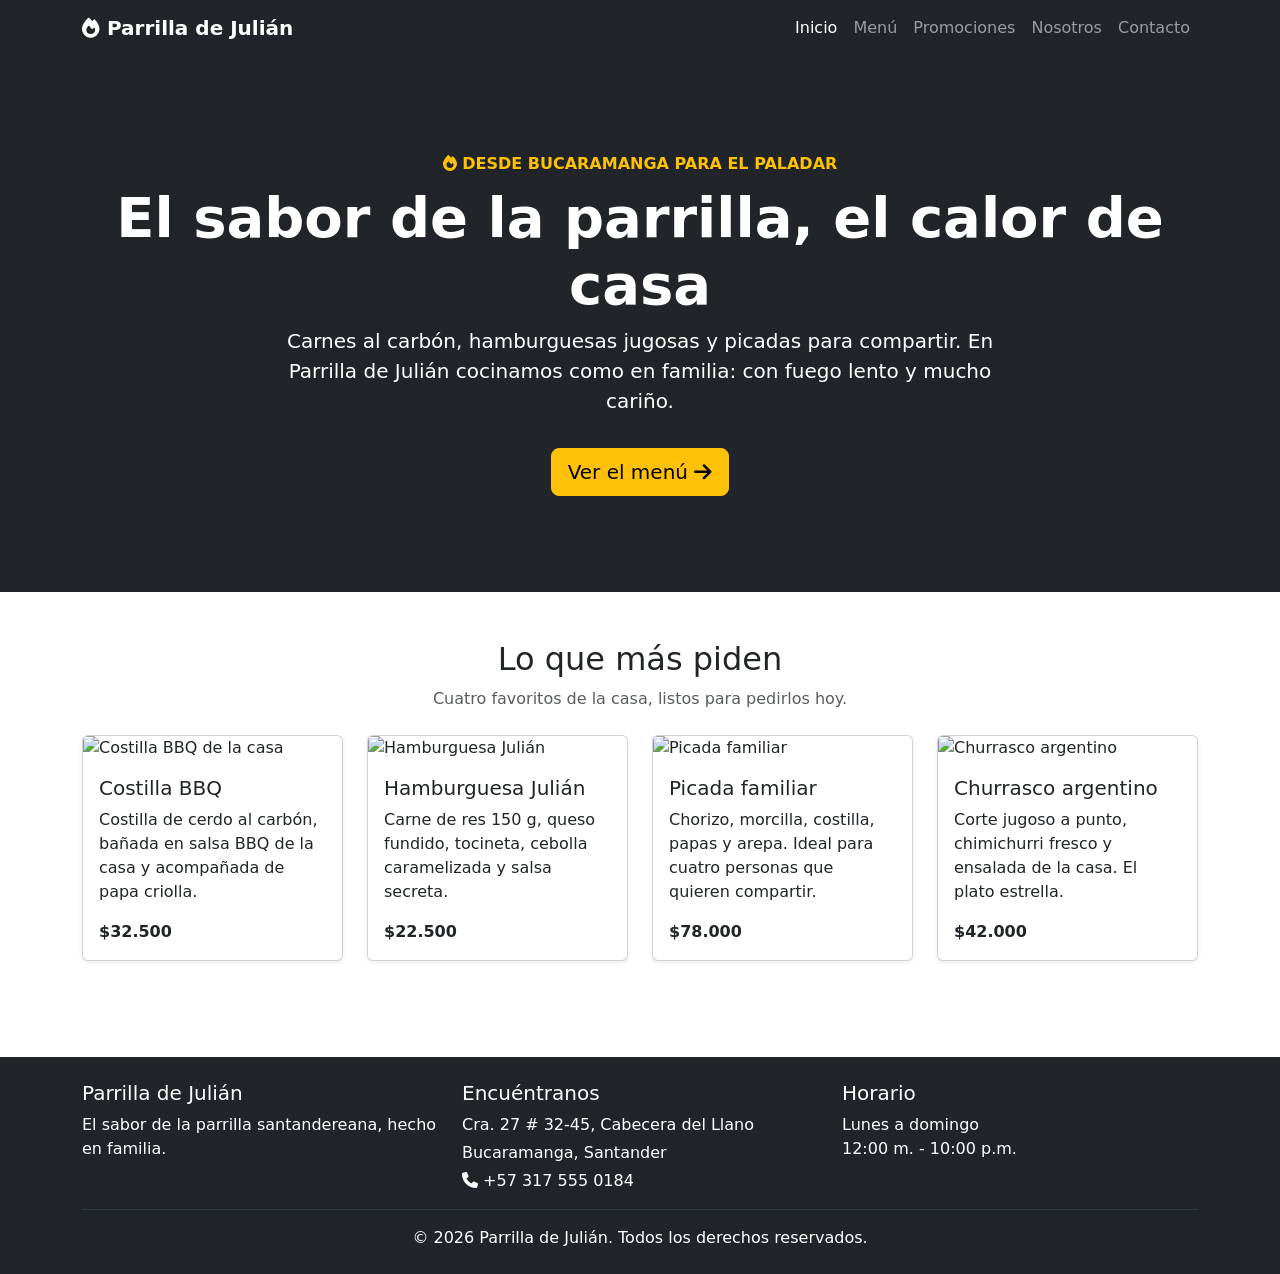
==== index.html @ 80f65697 "first commit" ====
<!DOCTYPE html>
<!-- Esta es la página de inicio. Es la primera que ve el visitante
     y sirve para presentar el restaurante, mostrar platos destacados
     y llevarlo al menú o a las demás secciones del sitio. -->
<html lang="es">

<!-- En esta parte van los datos que el navegador necesita: el título
     de la pestaña, los estilos de Bootstrap, los íconos, las letras
     de Google y nuestro archivo de estilos personalizados. -->
<head>
    <meta charset="UTF-8">
    <meta name="viewport" content="width=device-width, initial-scale=1.0">
    <title>Parrilla de Julián | Inicio</title>

    <!-- Estos enlaces traen los estilos listos de Bootstrap, las letras
         de Google y los íconos de Font Awesome. Así no hay que instalar nada. -->
    <link href="https://cdn.jsdelivr.net/npm/bootstrap@5.3.3/dist/css/bootstrap.min.css" rel="stylesheet">
    <link rel="preconnect" href="https://fonts.googleapis.com">
    <link rel="preconnect" href="https://fonts.gstatic.com" crossorigin>
    <link href="https://fonts.googleapis.com/css2?family=Nunito:wght@400;600;700&family=Playfair+Display:wght@600;700&display=swap" rel="stylesheet">
    <link rel="stylesheet" href="https://cdnjs.cloudflare.com/ajax/libs/font-awesome/6.5.1/css/all.min.css">

    <!-- Este archivo es donde la compañera va a poner los colores y
         detalles propios del restaurante. Por ahora no tiene reglas. -->
    <link rel="stylesheet" href="css/estilos.css">
</head>

<!-- Aquí empieza todo lo que se ve en la pantalla: la barra de arriba,
     el contenido principal y el pie de página. -->
<body>

    <!-- Esta es la barra de navegación de arriba. Tiene el logo del restaurante
         y los enlaces para ir a cada página del sitio (menú, promociones,
         nosotros, contacto). En celulares se convierte en un botón de hamburguesa. -->
    <header>
        <nav class="navbar navbar-expand-lg navbar-dark bg-dark">
            <div class="container">

                <!-- Este es el nombre del restaurante. Sirve como logo y también
                     lleva de vuelta a la página de inicio si se hace clic. -->
                <a class="navbar-brand fw-bold" href="index.html">
                    <i class="fa-solid fa-fire"></i> Parrilla de Julián
                </a>

                <!-- Este botón solo se ve en el celular. Al tocarlo se abre o se cierra
                     el menú de páginas para que quepa en pantallas pequeñas. -->
                <button class="navbar-toggler" type="button" data-bs-toggle="collapse" data-bs-target="#menuPrincipal" aria-controls="menuPrincipal" aria-expanded="false" aria-label="Abrir menú">
                    <span class="navbar-toggler-icon"></span>
                </button>

                <!-- Esta lista agrupa los enlaces a todas las páginas del sitio. -->
                <div class="collapse navbar-collapse" id="menuPrincipal">
                    <ul class="navbar-nav ms-auto">
                        <li class="nav-item">
                            <a class="nav-link active" aria-current="page" href="index.html">Inicio</a>
                        </li>
                        <li class="nav-item">
                            <a class="nav-link" href="menu.html">Menú</a>
                        </li>
                        <li class="nav-item">
                            <a class="nav-link" href="promociones.html">Promociones</a>
                        </li>
                        <li class="nav-item">
                            <a class="nav-link" href="nosotros.html">Nosotros</a>
                        </li>
                        <li class="nav-item">
                            <a class="nav-link" href="contacto.html">Contacto</a>
                        </li>
                    </ul>
                </div>
            </div>
        </nav>
    </header>

    <!-- Aquí va el contenido principal de la página de inicio. -->
    <main>

        <!-- Este es el banner grande de bienvenida. Tiene una frase llamativa
             y un botón para que el visitante entre directo al menú. -->
        <section class="bg-dark text-white text-center py-5">
            <div class="container py-5">
                <p class="text-warning text-uppercase fw-semibold mb-2">
                    <i class="fa-solid fa-fire"></i> Desde Bucaramanga para el paladar
                </p>
                <h1 class="display-4 fw-bold">El sabor de la parrilla, el calor de casa</h1>
                <p class="lead col-lg-8 mx-auto">
                    Carnes al carbón, hamburguesas jugosas y picadas para compartir.
                    En Parrilla de Julián cocinamos como en familia: con fuego lento y mucho cariño.
                </p>
                <a class="btn btn-warning btn-lg mt-3" href="menu.html">
                    Ver el menú <i class="fa-solid fa-arrow-right"></i>
                </a>
            </div>
        </section>

        <!-- Esta sección muestra cuatro platos destacados para que el visitante
             se enamore rápido de la carta sin tener que revisar todo el menú. -->
        <section class="py-5">
            <div class="container">
                <div class="text-center mb-4">
                    <h2>Lo que más piden</h2>
                    <p class="text-muted">Cuatro favoritos de la casa, listos para pedirlos hoy.</p>
                </div>

                <!-- Estas tarjetas presentan cada plato destacado: foto, nombre,
                     una descripción corta y el precio. -->
                <div class="row g-4">
                    <div class="col-12 col-md-6 col-lg-3">
                        <article class="card h-100 shadow-sm">
                            <img src="https://placehold.co/600x400/2c1810/f5e6c8?text=Costilla+BBQ" class="card-img-top" alt="Costilla BBQ de la casa">
                            <div class="card-body">
                                <h3 class="card-title h5">Costilla BBQ</h3>
                                <p class="card-text">Costilla de cerdo al carbón, bañada en salsa BBQ de la casa y acompañada de papa criolla.</p>
                                <p class="fw-bold mb-0">$32.500</p>
                            </div>
                        </article>
                    </div>
                    <div class="col-12 col-md-6 col-lg-3">
                        <article class="card h-100 shadow-sm">
                            <img src="https://placehold.co/600x400/3d2415/f5e6c8?text=Hamburguesa+Julian" class="card-img-top" alt="Hamburguesa Julián">
                            <div class="card-body">
                                <h3 class="card-title h5">Hamburguesa Julián</h3>
                                <p class="card-text">Carne de res 150 g, queso fundido, tocineta, cebolla caramelizada y salsa secreta.</p>
                                <p class="fw-bold mb-0">$22.500</p>
                            </div>
                        </article>
                    </div>
                    <div class="col-12 col-md-6 col-lg-3">
                        <article class="card h-100 shadow-sm">
                            <img src="https://placehold.co/600x400/4a2c14/f5e6c8?text=Picada+Familiar" class="card-img-top" alt="Picada familiar">
                            <div class="card-body">
                                <h3 class="card-title h5">Picada familiar</h3>
                                <p class="card-text">Chorizo, morcilla, costilla, papas y arepa. Ideal para cuatro personas que quieren compartir.</p>
                                <p class="fw-bold mb-0">$78.000</p>
                            </div>
                        </article>
                    </div>
                    <div class="col-12 col-md-6 col-lg-3">
                        <article class="card h-100 shadow-sm">
                            <img src="https://placehold.co/600x400/1f120c/f5e6c8?text=Churrasco" class="card-img-top" alt="Churrasco argentino">
                            <div class="card-body">
                                <h3 class="card-title h5">Churrasco argentino</h3>
                                <p class="card-text">Corte jugoso a punto, chimichurri fresco y ensalada de la casa. El plato estrella.</p>
                                <p class="fw-bold mb-0">$42.000</p>
                            </div>
                        </article>
                    </div>
                </div>
            </div>
        </section>
    </main>

    <!-- Este es el pie de página. Se repite en todo el sitio y muestra
         la dirección, el horario, el teléfono y un mensaje de derechos
         para que el visitante sepa cómo encontrarnos. -->
    <footer class="bg-dark text-white py-4 mt-5">
        <div class="container">
            <div class="row g-4">
                <div class="col-md-4">
                    <h2 class="h5">Parrilla de Julián</h2>
                    <p class="mb-0">El sabor de la parrilla santandereana, hecho en familia.</p>
                </div>
                <div class="col-md-4">
                    <h2 class="h5">Encuéntranos</h2>
                    <p class="mb-1">Cra. 27 # 32-45, Cabecera del Llano</p>
                    <p class="mb-1">Bucaramanga, Santander</p>
                    <p class="mb-0"><i class="fa-solid fa-phone"></i> +57 317 555 0184</p>
                </div>
                <div class="col-md-4">
                    <h2 class="h5">Horario</h2>
                    <p class="mb-0">Lunes a domingo<br>12:00 m. - 10:00 p.m.</p>
                </div>
            </div>
            <hr class="border-secondary">
            <p class="text-center mb-0">&copy; 2026 Parrilla de Julián. Todos los derechos reservados.</p>
        </div>
    </footer>

    <!-- Este script de Bootstrap hace que funcione el menú hamburguesa
         y otros detalles interactivos de las páginas. -->
    <script src="https://cdn.jsdelivr.net/npm/bootstrap@5.3.3/dist/js/bootstrap.bundle.min.js"></script>
</body>
</html>
---- css/estilos.css ----
/* Aquí van los estilos personalizados del restaurante.
   Este archivo se usa para cambiar colores, tipografías y detalles
   visuales sin tocar el HTML. Por ahora está vacío a propósito. */
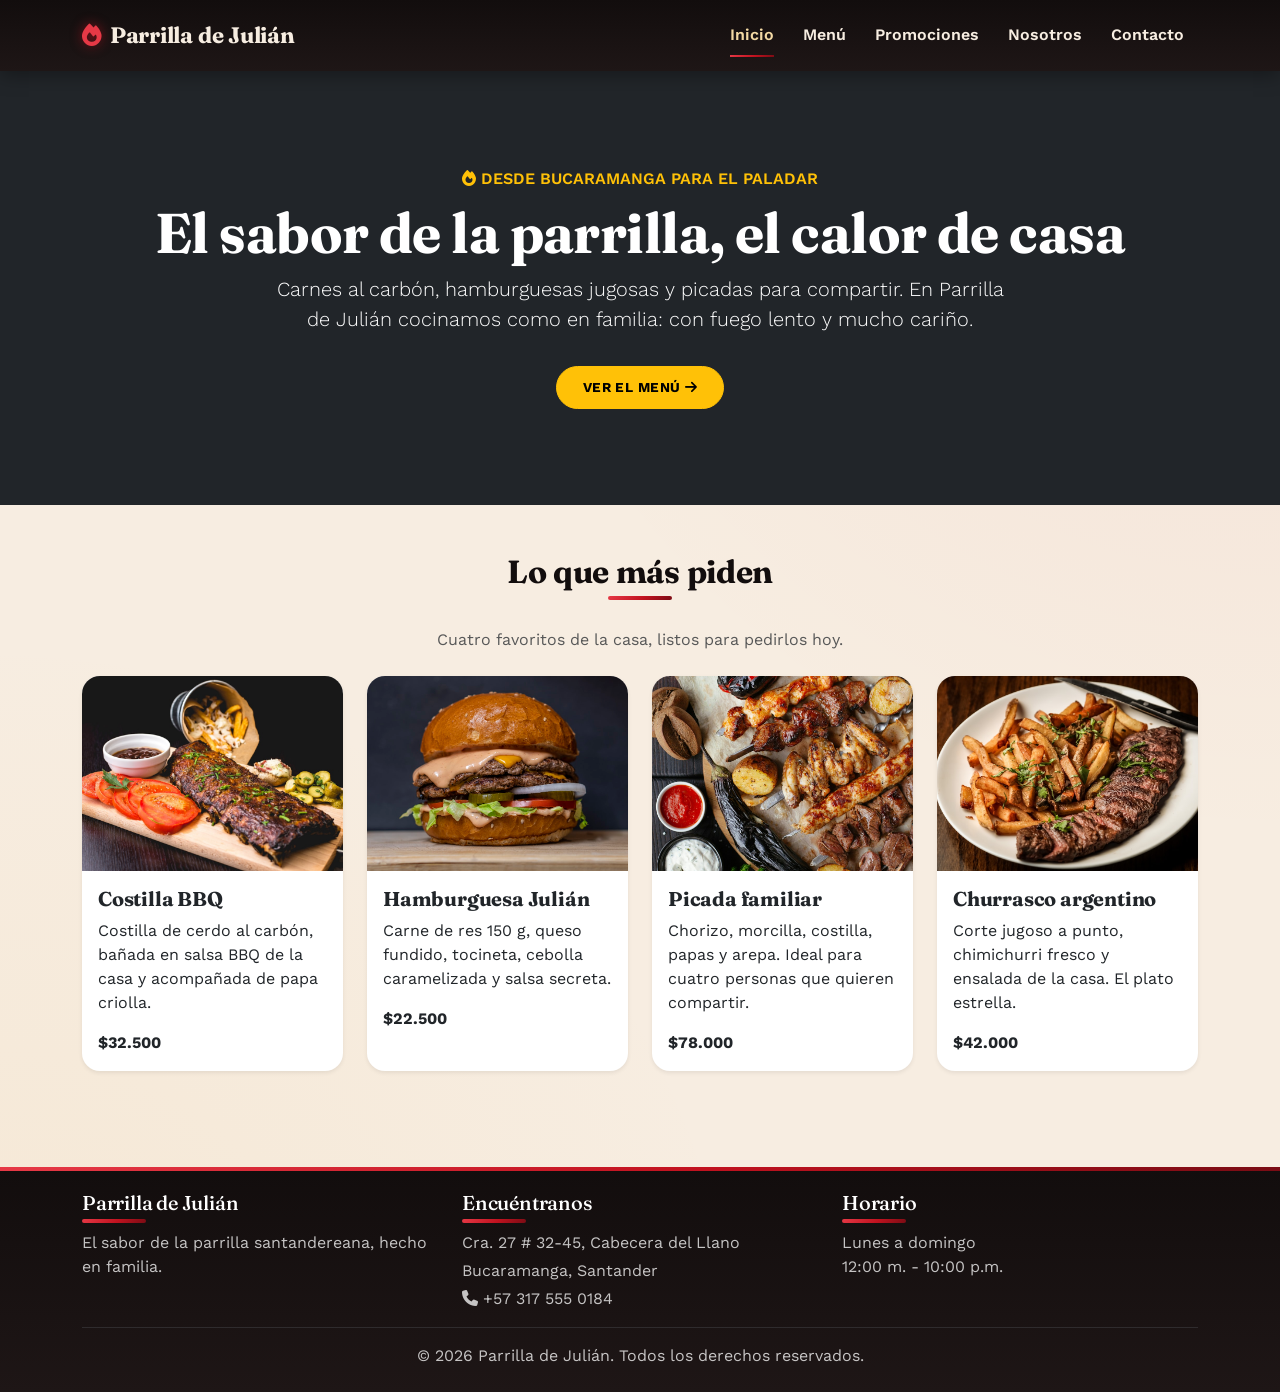
==== commit f9e06b91: "Añadidas imágenes y estilos." ====
--- a/index.html
+++ b/index.html
@@ -19,6 +19,7 @@
     <link rel="preconnect" href="https://fonts.gstatic.com" crossorigin>
     <link href="https://fonts.googleapis.com/css2?family=Nunito:wght@400;600;700&family=Playfair+Display:wght@600;700&display=swap" rel="stylesheet">
     <link rel="stylesheet" href="https://cdnjs.cloudflare.com/ajax/libs/font-awesome/6.5.1/css/all.min.css">
+    <link rel="stylesheet" href="https://cdn.jsdelivr.net/npm/bootstrap-icons@1.11.3/font/bootstrap-icons.css">
 
     <!-- Este archivo es donde la compañera va a poner los colores y
          detalles propios del restaurante. Por ahora no tiene reglas. -->
@@ -107,7 +108,7 @@
                 <div class="row g-4">
                     <div class="col-12 col-md-6 col-lg-3">
                         <article class="card h-100 shadow-sm">
-                            <img src="https://placehold.co/600x400/2c1810/f5e6c8?text=Costilla+BBQ" class="card-img-top" alt="Costilla BBQ de la casa">
+                            <img src="img/costilla-bbq.jpg" class="card-img-top" alt="Costilla de cerdo BBQ al carbón">
                             <div class="card-body">
                                 <h3 class="card-title h5">Costilla BBQ</h3>
                                 <p class="card-text">Costilla de cerdo al carbón, bañada en salsa BBQ de la casa y acompañada de papa criolla.</p>
@@ -117,7 +118,7 @@
                     </div>
                     <div class="col-12 col-md-6 col-lg-3">
                         <article class="card h-100 shadow-sm">
-                            <img src="https://placehold.co/600x400/3d2415/f5e6c8?text=Hamburguesa+Julian" class="card-img-top" alt="Hamburguesa Julián">
+                            <img src="img/hamburguesa-julian.jpg" class="card-img-top" alt="Hamburguesa Julián con queso y salsa de la casa">
                             <div class="card-body">
                                 <h3 class="card-title h5">Hamburguesa Julián</h3>
                                 <p class="card-text">Carne de res 150 g, queso fundido, tocineta, cebolla caramelizada y salsa secreta.</p>
@@ -127,7 +128,7 @@
                     </div>
                     <div class="col-12 col-md-6 col-lg-3">
                         <article class="card h-100 shadow-sm">
-                            <img src="https://placehold.co/600x400/4a2c14/f5e6c8?text=Picada+Familiar" class="card-img-top" alt="Picada familiar">
+                            <img src="img/picada-familiar.jpg" class="card-img-top" alt="Picada familiar de carnes a la parrilla">
                             <div class="card-body">
                                 <h3 class="card-title h5">Picada familiar</h3>
                                 <p class="card-text">Chorizo, morcilla, costilla, papas y arepa. Ideal para cuatro personas que quieren compartir.</p>
@@ -137,7 +138,7 @@
                     </div>
                     <div class="col-12 col-md-6 col-lg-3">
                         <article class="card h-100 shadow-sm">
-                            <img src="https://placehold.co/600x400/1f120c/f5e6c8?text=Churrasco" class="card-img-top" alt="Churrasco argentino">
+                            <img src="img/churrasco.jpg" class="card-img-top" alt="Churrasco argentino a la parrilla">
                             <div class="card-body">
                                 <h3 class="card-title h5">Churrasco argentino</h3>
                                 <p class="card-text">Corte jugoso a punto, chimichurri fresco y ensalada de la casa. El plato estrella.</p>
--- a/css/estilos.css
+++ b/css/estilos.css
@@ -1,3 +1,463 @@
-/* Aquí van los estilos personalizados del restaurante.
-   Este archivo se usa para cambiar colores, tipografías y detalles
-   visuales sin tocar el HTML. Por ahora está vacío a propósito. */
+/* =========================================================
+   PARRILLA DE JULIÁN — Hoja de estilos personalizada
+   Paleta: rojo brasa + negro carbón + dorado, con más
+   presencia visual (gradientes, sombras, texturas, detalles).
+
+   Se enlaza DESPUÉS de Bootstrap (CDN) en el <head>:
+
+   <link href="https://cdn.jsdelivr.net/npm/bootstrap@5.3.3/dist/css/bootstrap.min.css" rel="stylesheet">
+   <link rel="stylesheet" href="https://cdn.jsdelivr.net/npm/bootstrap-icons@1.11.3/font/bootstrap-icons.css">
+   <link rel="stylesheet" href="css/estilos.css">
+   ========================================================= */
+
+/* ---- Tipografías (Google Fonts) ---- */
+@import url('https://fonts.googleapis.com/css2?family=Fraunces:opsz,wght@9..144,600;9..144,700;9..144,800&family=Work+Sans:wght@400;500;600;700&display=swap');
+
+/* ---- Paleta de colores centralizada ---- */
+:root {
+  --rojo: #c1121f;
+  --rojo-claro: #e63946;
+  --rojo-oscuro: #7a0c14;
+  --negro: #120d0d;
+  --negro-suave: #1e1616;
+  --crema: #f7ede1;
+  --dorado: #e0a63e;
+  --dorado-suave: #f3d9a4;
+
+  --grad-fuego: linear-gradient(135deg, var(--rojo-claro) 0%, var(--rojo) 55%, var(--rojo-oscuro) 100%);
+  --grad-carbon: linear-gradient(180deg, var(--negro) 0%, var(--negro-suave) 100%);
+  --sombra-suave: 0 8px 24px rgba(18, 13, 13, 0.12);
+  --sombra-fuerte: 0 18px 40px rgba(18, 13, 13, 0.35);
+  --sombra-brasa: 0 10px 30px rgba(193, 18, 31, 0.35);
+}
+
+/* =========================================================
+   BASE
+   ========================================================= */
+* {
+  scrollbar-color: var(--rojo) var(--crema);
+}
+
+body {
+  background-color: var(--crema);
+  background-image:
+    radial-gradient(circle at 100% 0%, rgba(193, 18, 31, 0.06), transparent 45%),
+    radial-gradient(circle at 0% 100%, rgba(224, 166, 62, 0.08), transparent 40%);
+  font-family: 'Work Sans', sans-serif;
+  color: var(--negro);
+}
+
+h1, h2, h3, h4, h5, .card-title,
+.navbar-brand {
+  font-family: 'Fraunces', serif;
+  font-weight: 700;
+  letter-spacing: -0.01em;
+}
+
+h2 {
+  position: relative;
+  display: inline-block;
+  padding-bottom: 0.5rem;
+  margin-bottom: 1.75rem;
+}
+
+h2::after {
+  content: "";
+  position: absolute;
+  left: 0;
+  bottom: 0;
+  width: 64px;
+  height: 4px;
+  border-radius: 4px;
+  background: var(--grad-fuego);
+}
+
+.text-center h2::after {
+  left: 50%;
+  transform: translateX(-50%);
+}
+
+/* Filete decorativo entre secciones */
+.seccion-divisoria {
+  height: 4px;
+  border: none;
+  background: var(--grad-fuego);
+  border-radius: 4px;
+  opacity: 0.9;
+}
+
+/* Fondo alterno oscuro para secciones destacadas */
+.seccion-oscura {
+  background: var(--grad-carbon);
+  color: var(--crema);
+  position: relative;
+  overflow: hidden;
+}
+
+.seccion-oscura::before {
+  content: "";
+  position: absolute;
+  inset: 0;
+  background-image: repeating-linear-gradient(
+    45deg,
+    rgba(224, 166, 62, 0.05) 0px,
+    rgba(224, 166, 62, 0.05) 2px,
+    transparent 2px,
+    transparent 14px
+  );
+  pointer-events: none;
+}
+
+.seccion-oscura h2,
+.seccion-oscura h3 {
+  color: var(--dorado-suave);
+}
+
+/* =========================================================
+   NAVBAR
+   ========================================================= */
+.navbar {
+  background: var(--grad-carbon) !important;
+  box-shadow: 0 4px 18px rgba(0, 0, 0, 0.35);
+  padding-top: 0.85rem;
+  padding-bottom: 0.85rem;
+}
+
+.navbar-brand {
+  color: var(--crema) !important;
+  font-size: 1.4rem;
+  display: flex;
+  align-items: center;
+  gap: 0.5rem;
+}
+
+.navbar-brand i {
+  color: var(--rojo-claro);
+  filter: drop-shadow(0 0 6px rgba(193, 18, 31, 0.6));
+}
+
+.nav-link {
+  color: var(--crema) !important;
+  font-weight: 600;
+  position: relative;
+  margin: 0 0.4rem;
+  transition: color 0.25s ease;
+}
+
+.nav-link::after {
+  content: "";
+  position: absolute;
+  left: 0.5rem;
+  right: 0.5rem;
+  bottom: -2px;
+  height: 2px;
+  background: var(--grad-fuego);
+  transform: scaleX(0);
+  transform-origin: left;
+  transition: transform 0.25s ease;
+}
+
+.nav-link:hover,
+.nav-link.active {
+  color: var(--dorado-suave) !important;
+}
+
+.nav-link:hover::after,
+.nav-link.active::after {
+  transform: scaleX(1);
+}
+
+.navbar-toggler {
+  border-color: var(--rojo) !important;
+}
+
+.navbar-toggler-icon {
+  filter: invert(1);
+}
+
+/* =========================================================
+   BANNER PRINCIPAL
+   ========================================================= */
+.banner {
+  background: var(--grad-carbon);
+  color: var(--crema);
+  position: relative;
+  overflow: hidden;
+  padding-block: 5rem;
+}
+
+.banner::before {
+  content: "";
+  position: absolute;
+  inset: 0;
+  background-image: repeating-linear-gradient(
+    45deg,
+    rgba(224, 166, 62, 0.06) 0px,
+    rgba(224, 166, 62, 0.06) 2px,
+    transparent 2px,
+    transparent 14px
+  );
+  pointer-events: none;
+}
+
+.banner::after {
+  content: "";
+  position: absolute;
+  width: 520px;
+  height: 520px;
+  border-radius: 50%;
+  top: -220px;
+  right: -160px;
+  background: radial-gradient(circle, rgba(193, 18, 31, 0.45), transparent 70%);
+  filter: blur(10px);
+  pointer-events: none;
+}
+
+.banner > * {
+  position: relative;
+  z-index: 1;
+}
+
+.banner h1,
+.banner .titulo-destacado {
+  background: linear-gradient(90deg, var(--dorado-suave), var(--rojo-claro));
+  -webkit-background-clip: text;
+  background-clip: text;
+  color: transparent;
+  font-size: clamp(2.2rem, 5vw, 3.6rem);
+  text-shadow: none;
+}
+
+.banner p,
+.banner .texto-banner {
+  color: var(--crema);
+  opacity: 0.9;
+}
+
+/* =========================================================
+   BOTONES
+   ========================================================= */
+.btn {
+  border-radius: 50px;
+  font-weight: 700;
+  letter-spacing: 0.03em;
+  text-transform: uppercase;
+  font-size: 0.85rem;
+  padding: 0.65rem 1.6rem;
+  transition: transform 0.2s ease, box-shadow 0.2s ease, background 0.2s ease;
+}
+
+.btn-primary,
+.btn-danger {
+  background: var(--grad-fuego);
+  border: none;
+  color: #fff;
+  box-shadow: var(--sombra-brasa);
+}
+
+.btn-primary:hover,
+.btn-danger:hover {
+  transform: translateY(-3px);
+  box-shadow: 0 16px 34px rgba(193, 18, 31, 0.45);
+  filter: brightness(1.05);
+}
+
+.btn-outline-dark {
+  color: var(--negro);
+  border: 2px solid var(--rojo);
+  background: transparent;
+}
+
+.btn-outline-dark:hover {
+  background: var(--grad-fuego);
+  border-color: var(--rojo);
+  color: #fff;
+  transform: translateY(-3px);
+  box-shadow: var(--sombra-brasa);
+}
+
+.banner .btn-outline-dark {
+  color: var(--crema);
+  border-color: var(--dorado);
+}
+
+.banner .btn-outline-dark:hover {
+  background: var(--dorado);
+  color: var(--negro);
+  box-shadow: 0 10px 30px rgba(224, 166, 62, 0.4);
+}
+
+/* =========================================================
+   CARDS DE PRODUCTOS / DESTACADOS / PROMOCIONES
+   ========================================================= */
+.card {
+  border: none;
+  border-radius: 18px;
+  overflow: hidden;
+}
+
+.card-producto {
+  background-color: #ffffff;
+  box-shadow: var(--sombra-suave);
+  transition: transform 0.3s ease, box-shadow 0.3s ease;
+  border-top: 4px solid transparent;
+}
+
+.card-producto:hover {
+  transform: translateY(-8px);
+  box-shadow: var(--sombra-fuerte);
+  border-top: 4px solid var(--rojo);
+}
+
+.icono-plato {
+  font-size: 2.2rem;
+  text-align: center;
+  padding: 1.4rem 0 0.6rem;
+  color: #fff;
+  background: var(--grad-fuego);
+  margin: -1px -1px 0;
+}
+
+.card-producto .card-body {
+  padding: 1.4rem;
+}
+
+.card-producto .card-title {
+  font-size: 1.15rem;
+  margin-bottom: 0.4rem;
+}
+
+.card-producto .precio {
+  display: inline-block;
+  margin-top: 0.6rem;
+  padding: 0.3rem 0.9rem;
+  border-radius: 50px;
+  font-weight: 700;
+  font-size: 1rem;
+  color: var(--negro);
+  background: linear-gradient(90deg, var(--dorado-suave), var(--dorado));
+}
+
+/* Recorte uniforme 4:3: mismas fotos de plato (cards) y foto del local.
+   object-fit recorta sin deformar; el grid de Bootstrap sigue apilando las cards. */
+.card-img-top,
+.img-historia {
+  width: 100%;
+  aspect-ratio: 4 / 3;
+  object-fit: cover;
+  object-position: center;
+  display: block;
+}
+
+/* =========================================================
+   PROMOCIONES: alert + badges
+   ========================================================= */
+.alert-warning {
+  background: linear-gradient(90deg, var(--dorado-suave), var(--dorado));
+  border: none;
+  border-radius: 14px;
+  color: var(--negro);
+  font-weight: 700;
+  box-shadow: var(--sombra-suave);
+}
+
+.badge {
+  background: var(--grad-fuego) !important;
+  color: #fff;
+  font-weight: 700;
+  letter-spacing: 0.03em;
+  padding: 0.5em 0.9em;
+  box-shadow: 0 4px 12px rgba(193, 18, 31, 0.35);
+}
+
+/* =========================================================
+   FORMULARIO DE CONTACTO
+   ========================================================= */
+.form-control,
+.form-select {
+  border-radius: 12px;
+  border: 1px solid #e2d5c6;
+  padding: 0.7rem 1rem;
+}
+
+.form-control:focus,
+.form-select:focus {
+  border-color: var(--rojo);
+  box-shadow: 0 0 0 0.2rem rgba(193, 18, 31, 0.2);
+}
+
+.form-label {
+  font-weight: 600;
+  color: var(--negro);
+}
+
+/* =========================================================
+   ICONOS DE REDES SOCIALES
+   ========================================================= */
+.redes-sociales a {
+  display: inline-flex;
+  align-items: center;
+  justify-content: center;
+  width: 42px;
+  height: 42px;
+  border-radius: 50%;
+  margin-right: 0.5rem;
+  color: #fff;
+  background: var(--grad-fuego);
+  transition: transform 0.25s ease, box-shadow 0.25s ease;
+}
+
+.redes-sociales a:hover {
+  transform: translateY(-4px) scale(1.05);
+  box-shadow: var(--sombra-brasa);
+}
+
+/* =========================================================
+   PIE DE PÁGINA
+   ========================================================= */
+footer {
+  background: var(--grad-carbon);
+  color: var(--crema);
+  position: relative;
+}
+
+footer::before {
+  content: "";
+  position: absolute;
+  top: 0;
+  left: 0;
+  right: 0;
+  height: 4px;
+  background: var(--grad-fuego);
+}
+
+footer a {
+  color: var(--dorado-suave);
+  text-decoration: none;
+  transition: color 0.2s ease;
+}
+
+footer a:hover {
+  color: #fff;
+}
+
+footer small,
+footer p {
+  opacity: 0.75;
+}
+
+/* =========================================================
+   RESPONSIVE (ajustes finos sobre el grid de Bootstrap)
+   ========================================================= */
+
+@media (max-width: 575.98px) {
+  .banner {
+    padding-block: 3.5rem;
+  }
+}
+
+@media (min-width: 992px) {
+  .card-producto:hover {
+    transform: translateY(-10px) scale(1.015);
+  }
+}
